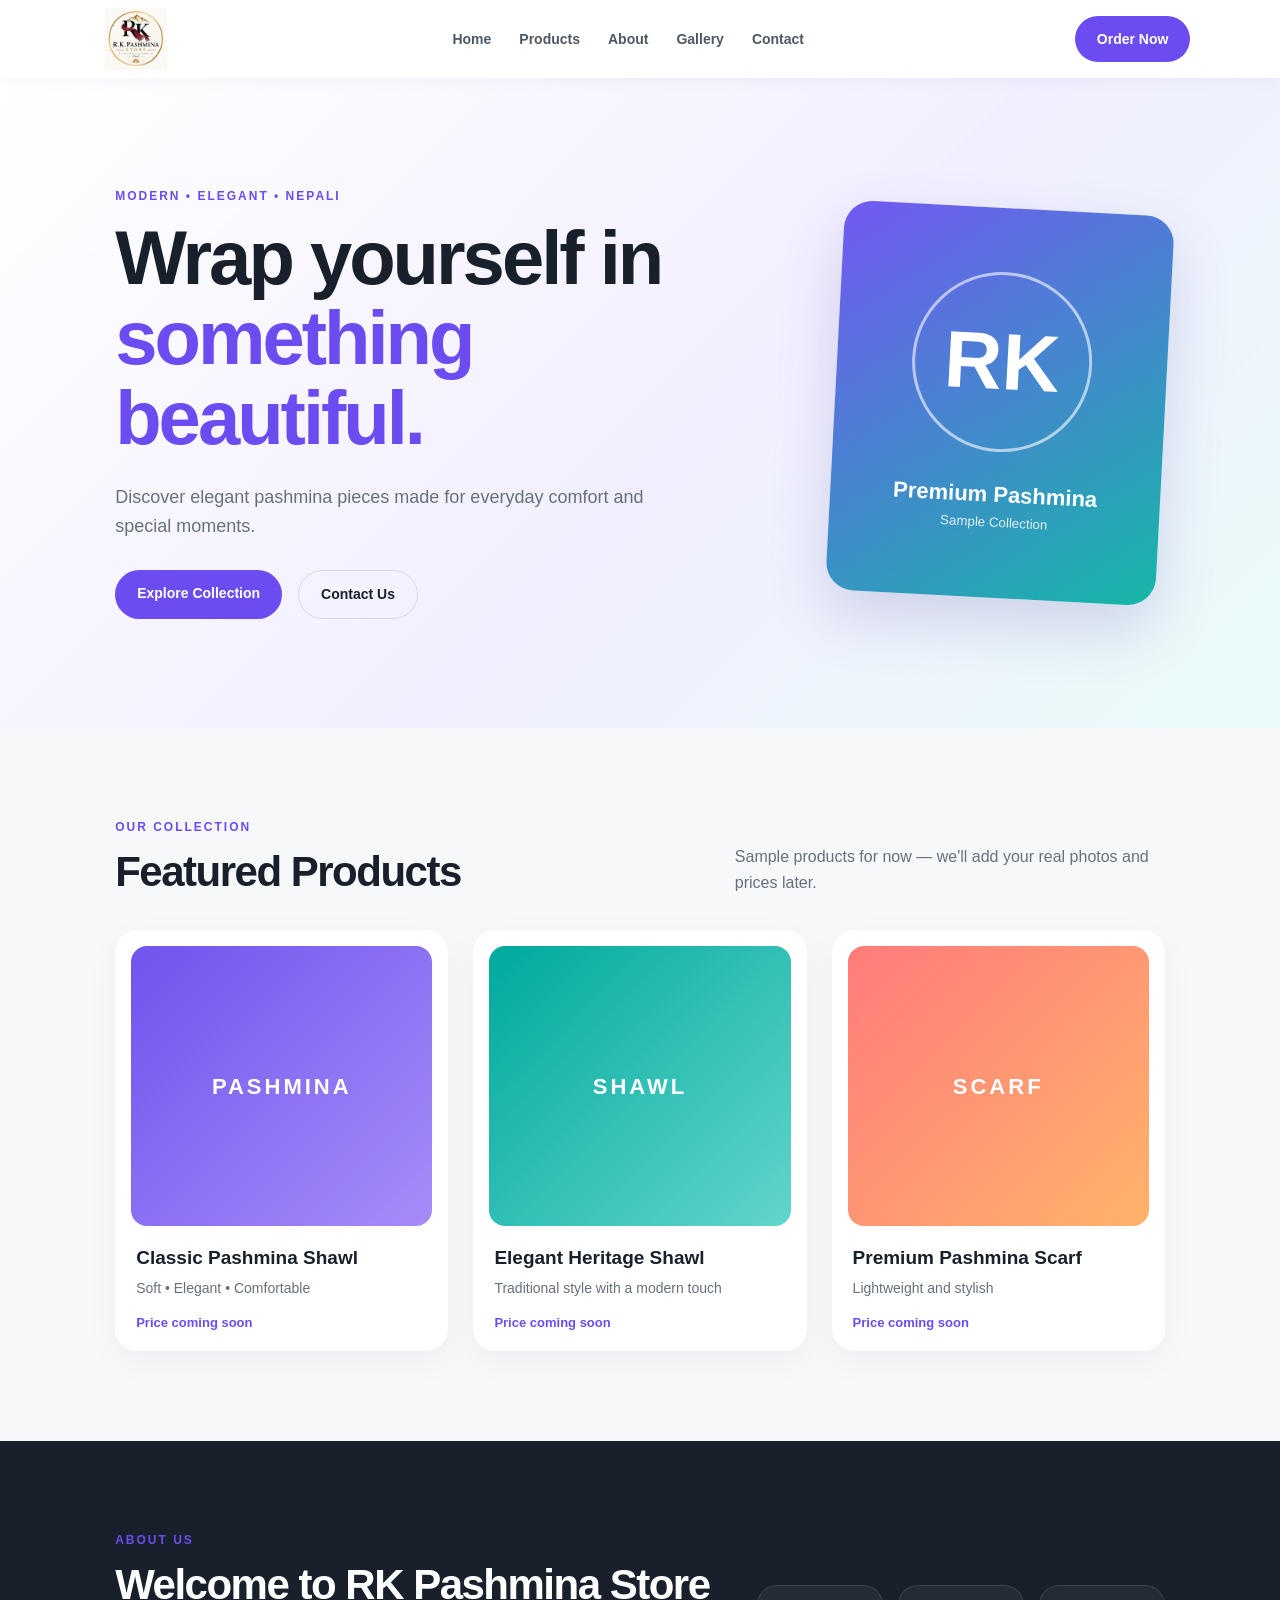
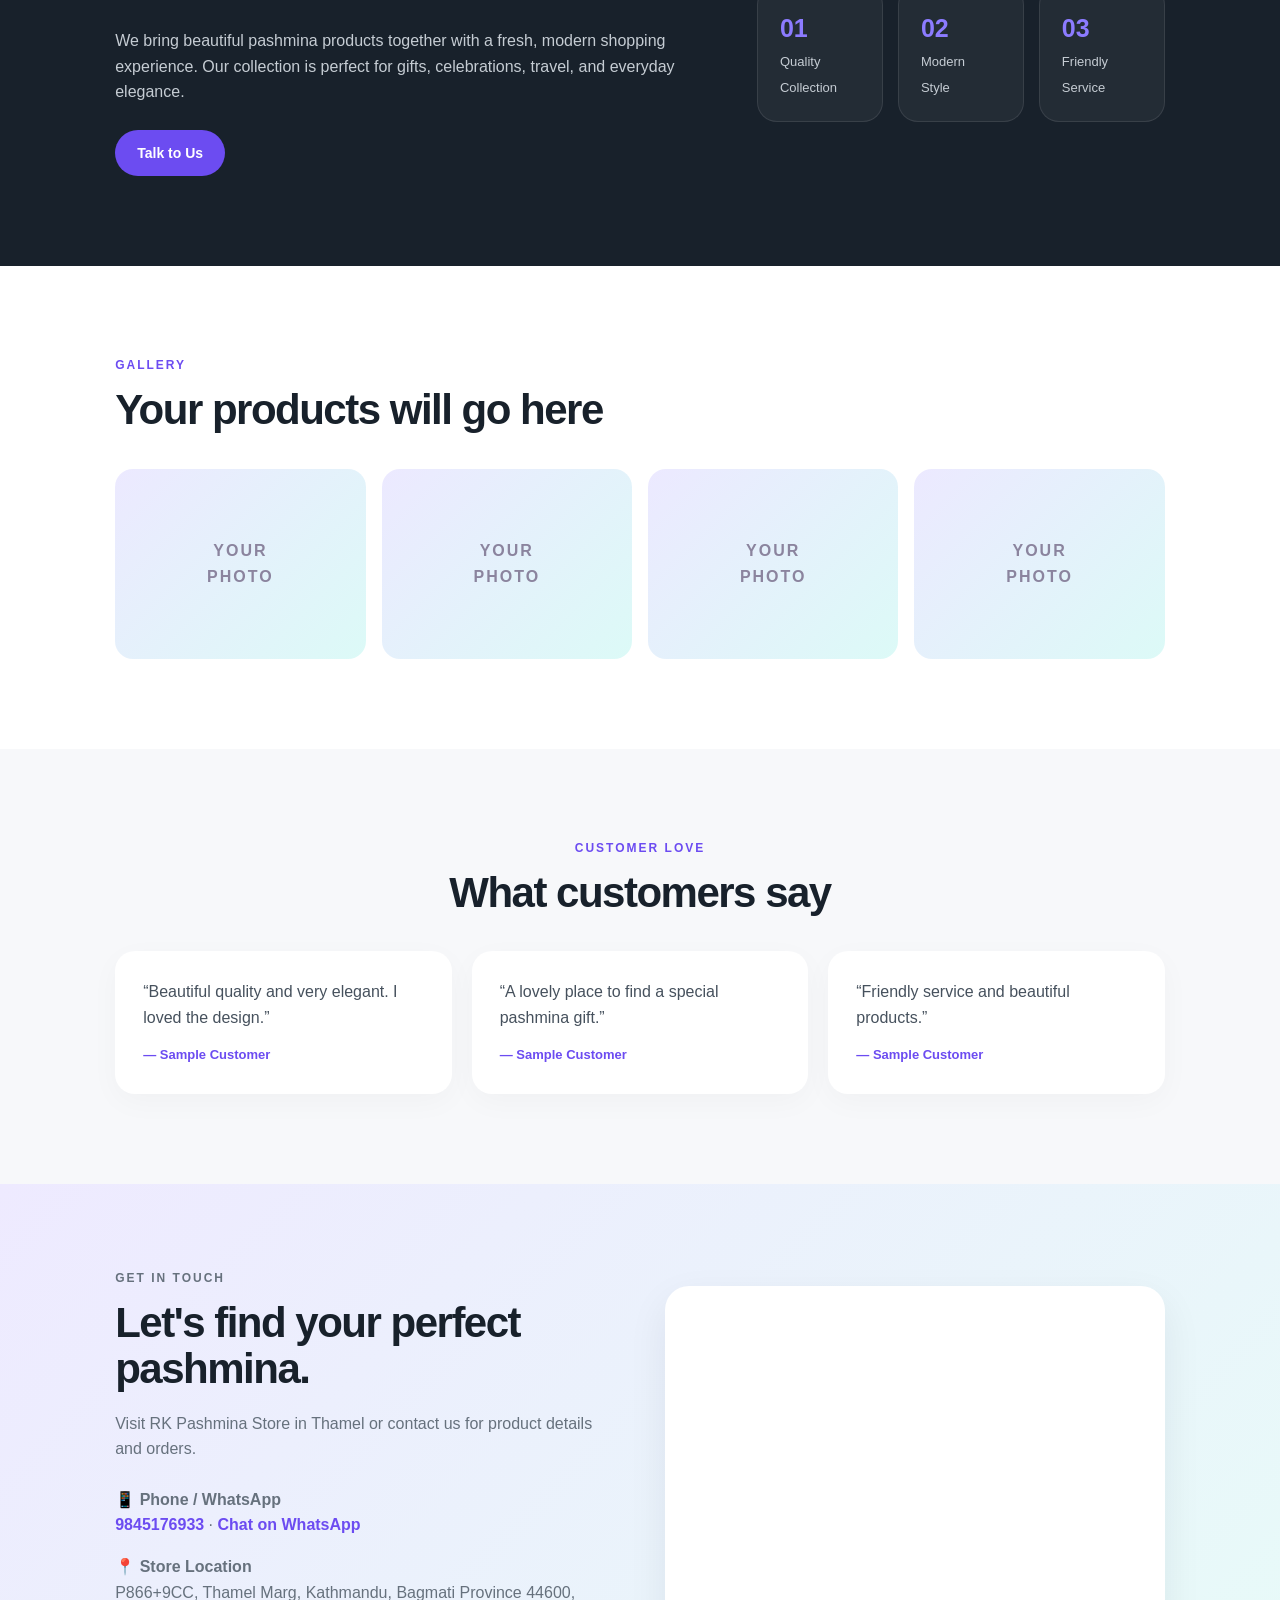
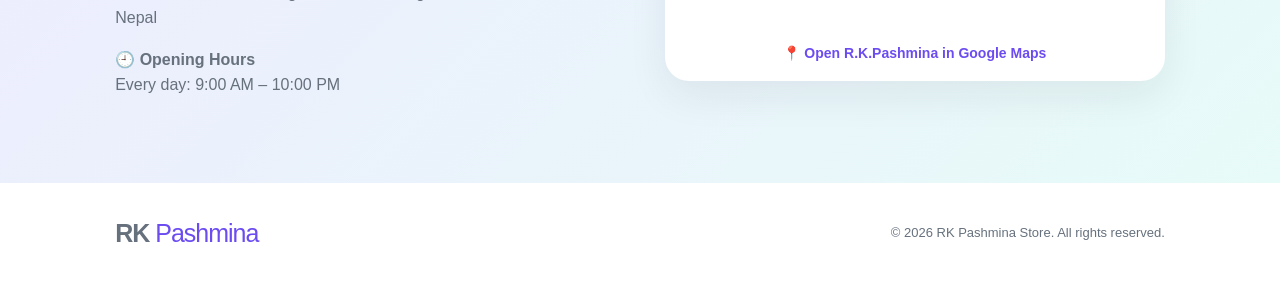
==== index.html @ 2d45cd95 "Add files via upload" ====
<!DOCTYPE html>
<html lang="en">
<head>
  <meta charset="UTF-8">
  <meta name="viewport" content="width=device-width, initial-scale=1.0">
  <title>RK Pashmina Store</title>
  <link rel="stylesheet" href="style.css">
</head>
<body>
  <header class="navbar">
    <a class="logo logo-image" href="#home"><img src="rk-pashmina-logo.png" alt="RK Pashmina Store logo"></a>
    <nav>
      <a href="#home">Home</a>
      <a href="#products">Products</a>
      <a href="#about">About</a>
      <a href="#gallery">Gallery</a>
      <a href="#contact">Contact</a>
    </nav>
    <a class="nav-btn" href="#contact">Order Now</a>
  </header>

  <main>
    <section id="home" class="hero">
      <div class="hero-text">
        <p class="tag">MODERN • ELEGANT • NEPALI</p>
        <h1>Wrap yourself in<br><span>something beautiful.</span></h1>
        <p>Discover elegant pashmina pieces made for everyday comfort and special moments.</p>
        <div class="buttons">
          <a class="btn primary" href="#products">Explore Collection</a>
          <a class="btn secondary" href="#contact">Contact Us</a>
        </div>
      </div>
      <div class="hero-card">
        <div class="fabric">RK</div>
        <p>Premium Pashmina</p>
        <small>Sample Collection</small>
      </div>
    </section>

    <section id="products" class="section">
      <div class="section-head">
        <div>
          <p class="tag">OUR COLLECTION</p>
          <h2>Featured Products</h2>
        </div>
        <p>Sample products for now — we'll add your real photos and prices later.</p>
      </div>
      <div class="products">
        <article class="product"><div class="product-img img1">PASHMINA</div><h3>Classic Pashmina Shawl</h3><p>Soft • Elegant • Comfortable</p><strong>Price coming soon</strong></article>
        <article class="product"><div class="product-img img2">SHAWL</div><h3>Elegant Heritage Shawl</h3><p>Traditional style with a modern touch</p><strong>Price coming soon</strong></article>
        <article class="product"><div class="product-img img3">SCARF</div><h3>Premium Pashmina Scarf</h3><p>Lightweight and stylish</p><strong>Price coming soon</strong></article>
      </div>
    </section>

    <section id="about" class="about">
      <div class="about-box">
        <p class="tag">ABOUT US</p>
        <h2>Welcome to RK Pashmina Store</h2>
        <p>We bring beautiful pashmina products together with a fresh, modern shopping experience. Our collection is perfect for gifts, celebrations, travel, and everyday elegance.</p>
        <a class="btn primary" href="#contact">Talk to Us</a>
      </div>
      <div class="stats">
        <div><b>01</b><span>Quality<br>Collection</span></div>
        <div><b>02</b><span>Modern<br>Style</span></div>
        <div><b>03</b><span>Friendly<br>Service</span></div>
      </div>
    </section>

    <section id="gallery" class="section gallery-section">
      <div class="section-head">
        <div><p class="tag">GALLERY</p><h2>Your products will go here</h2></div>
      </div>
      <div class="gallery">
        <div>YOUR<br>PHOTO</div><div>YOUR<br>PHOTO</div><div>YOUR<br>PHOTO</div><div>YOUR<br>PHOTO</div>
      </div>
    </section>

    <section class="reviews section">
      <p class="tag">CUSTOMER LOVE</p>
      <h2>What customers say</h2>
      <div class="review-grid">
        <blockquote>“Beautiful quality and very elegant. I loved the design.”<span>— Sample Customer</span></blockquote>
        <blockquote>“A lovely place to find a special pashmina gift.”<span>— Sample Customer</span></blockquote>
        <blockquote>“Friendly service and beautiful products.”<span>— Sample Customer</span></blockquote>
      </div>
    </section>

    <section id="contact" class="contact">
      <div>
        <p class="tag">GET IN TOUCH</p>
        <h2>Let's find your perfect pashmina.</h2>
        <p>Visit RK Pashmina Store in Thamel or contact us for product details and orders.</p>
        <div class="contact-details">
          <p>📱 <b>Phone / WhatsApp</b><br>
            <a href="tel:+9779845176933">9845176933</a> ·
            <a href="https://wa.me/9779845176933" target="_blank">Chat on WhatsApp</a>
          </p>
          <p>📍 <b>Store Location</b><br>P866+9CC, Thamel Marg, Kathmandu, Bagmati Province 44600, Nepal</p>
          <p>🕘 <b>Opening Hours</b><br>Every day: 9:00 AM – 10:00 PM</p>
        </div>
      </div>
      <div class="map-card">
        <iframe
          src="https://www.google.com/maps?q=R.K.Pashmina%2C%20Kathmandu%2C%20Nepal&output=embed"
          loading="lazy"
          referrerpolicy="no-referrer-when-downgrade"
          title="R.K.Pashmina Store exact location on Google Maps"></iframe>
        <a class="map-link" href="https://www.google.com/maps/search/?api=1&query=R.K.Pashmina%2C%20Kathmandu%2C%20Nepal" target="_blank">
          📍 Open R.K.Pashmina in Google Maps
        </a>
      </div>
    </section>

  </main>

  <footer>
    <div class="logo">RK <span>Pashmina</span></div>
    <p>© <span id="year"></span> RK Pashmina Store. All rights reserved.</p>
  </footer>
  <script src="script.js"></script>
</body>
</html>
---- style.css ----
*{box-sizing:border-box;margin:0;padding:0}
:root{--ink:#18212b;--muted:#66717d;--paper:#f7f8fa;--accent:#6c4cf1;--accent2:#00a99d;--white:#fff}
html{scroll-behavior:smooth}
body{font-family:Arial,Helvetica,sans-serif;color:var(--ink);background:var(--paper);line-height:1.6}
a{text-decoration:none;color:inherit}
.navbar{height:78px;background:#fff;display:flex;align-items:center;justify-content:space-between;padding:0 7%;position:sticky;top:0;z-index:10;box-shadow:0 2px 16px #0000000b}
.logo{font-size:25px;font-weight:800;letter-spacing:-1px}.logo span{font-weight:500;color:var(--accent)}.logo-image img{display:block;width:92px;height:62px;object-fit:contain}
nav{display:flex;gap:28px}nav a{font-size:14px;font-weight:600;color:#4d5863}nav a:hover{color:var(--accent)}
.nav-btn,.btn{display:inline-block;border-radius:999px;padding:12px 22px;font-weight:700;font-size:14px}
.nav-btn,.primary{background:var(--accent);color:#fff}.secondary{border:1px solid #d7dce2;margin-left:8px}
.hero{min-height:650px;padding:80px 9%;display:flex;align-items:center;justify-content:space-between;gap:50px;background:linear-gradient(135deg,#fff 0%,#f1efff 55%,#e9fbf8 100%)}
.hero-text{max-width:650px}.tag{color:var(--accent);font-size:12px;font-weight:800;letter-spacing:2px;margin-bottom:12px}
h1{font-size:clamp(45px,6vw,76px);line-height:1.05;letter-spacing:-3px;margin-bottom:25px}h1 span{color:var(--accent)}
.hero-text>p:not(.tag){font-size:18px;color:var(--muted);max-width:550px;margin-bottom:30px}
.buttons{display:flex;gap:8px}.hero-card{width:330px;height:390px;border-radius:28px;background:linear-gradient(145deg,#7358f3,#15b7a7);display:flex;flex-direction:column;justify-content:center;align-items:center;color:white;box-shadow:0 25px 60px #5545a533;transform:rotate(3deg)}
.fabric{font-size:80px;font-weight:900;border:3px solid #ffffff99;border-radius:50%;width:180px;height:180px;display:grid;place-items:center}.hero-card p{font-size:22px;font-weight:800;margin-top:25px}.hero-card small{opacity:.85}
.section{padding:90px 9%}.section-head{display:flex;justify-content:space-between;align-items:end;gap:30px;margin-bottom:35px}.section-head>p{max-width:430px;color:var(--muted)}
h2{font-size:42px;letter-spacing:-1.5px;line-height:1.1}
.products{display:grid;grid-template-columns:repeat(3,1fr);gap:25px}.product{background:#fff;padding:16px;border-radius:22px;box-shadow:0 10px 35px #18212b0b}.product-img{height:280px;border-radius:16px;display:grid;place-items:center;font-weight:900;letter-spacing:3px;color:#fff;font-size:22px}.img1{background:linear-gradient(135deg,#7054ee,#a68cf9)}.img2{background:linear-gradient(135deg,#00a99d,#62d5cb)}.img3{background:linear-gradient(135deg,#ff7b7b,#ffb36b)}.product h3{font-size:19px;margin:17px 5px 3px}.product p{color:var(--muted);font-size:14px;margin:0 5px 10px}.product strong{font-size:13px;color:var(--accent);margin:0 5px}
.about{padding:90px 9%;display:grid;grid-template-columns:1.2fr .8fr;gap:30px;background:#18212b;color:#fff}.about-box{max-width:650px}.about-box h2{margin-bottom:20px}.about-box>p:not(.tag){color:#c5ccd3;margin-bottom:25px}.stats{display:grid;grid-template-columns:repeat(3,1fr);gap:15px;align-items:center}.stats div{background:#ffffff0d;border:1px solid #ffffff18;border-radius:20px;padding:22px}.stats b{display:block;color:#8c7bff;font-size:25px}.stats span{font-size:13px;color:#c5ccd3}
.gallery-section{background:#fff}.gallery{display:grid;grid-template-columns:repeat(4,1fr);gap:16px}.gallery div{height:190px;border-radius:18px;background:linear-gradient(135deg,#ece9ff,#dcfaf7);display:grid;place-items:center;text-align:center;font-weight:900;color:#8b849e;letter-spacing:2px}
.reviews{text-align:center}.review-grid{display:grid;grid-template-columns:repeat(3,1fr);gap:20px;margin-top:35px}.review-grid blockquote{background:#fff;border-radius:20px;padding:28px;text-align:left;color:#46515d;box-shadow:0 8px 30px #18212b08}.review-grid span{display:block;margin-top:15px;font-size:13px;font-weight:700;color:var(--accent)}
.contact{padding:85px 9%;background:linear-gradient(135deg,#eeeaff,#e7fbf8);display:grid;grid-template-columns:1fr 1fr;gap:50px;align-items:center}.contact h2{margin-bottom:18px}.contact p{color:var(--muted)}.contact-card{background:#fff;padding:30px;border-radius:24px;box-shadow:0 15px 40px #18212b12}.contact-card p{margin-bottom:20px}.contact-card b{color:var(--ink)}
footer{padding:30px 9%;background:#fff;display:flex;justify-content:space-between;align-items:center;color:var(--muted);font-size:13px}

.contact-details{margin-top:25px;display:grid;gap:16px}.contact-details p{color:var(--muted)}.contact-details a{color:var(--accent);font-weight:700}
.map-card{background:#fff;padding:12px;border-radius:24px;box-shadow:0 15px 40px #18212b12;overflow:hidden}
.map-card iframe{display:block;width:100%;height:330px;border:0;border-radius:16px}
.map-link{display:block;text-align:center;padding:14px 8px 5px;color:var(--accent);font-weight:800;font-size:14px}

@media(max-width:800px){nav{display:none}.navbar{padding:0 5%}.nav-btn{padding:10px 15px}.hero{padding:65px 6%;flex-direction:column;align-items:flex-start}.hero-card{width:100%;max-width:330px;align-self:center}.products,.review-grid,.about,.contact{grid-template-columns:1fr}.section{padding:65px 6%}.about,.contact{padding:65px 6%}.gallery{grid-template-columns:repeat(2,1fr)}.section-head{display:block}.section-head>p{margin-top:15px}h2{font-size:35px}footer{padding:25px 6%;display:block;text-align:center}.logo{margin-bottom:8px}}
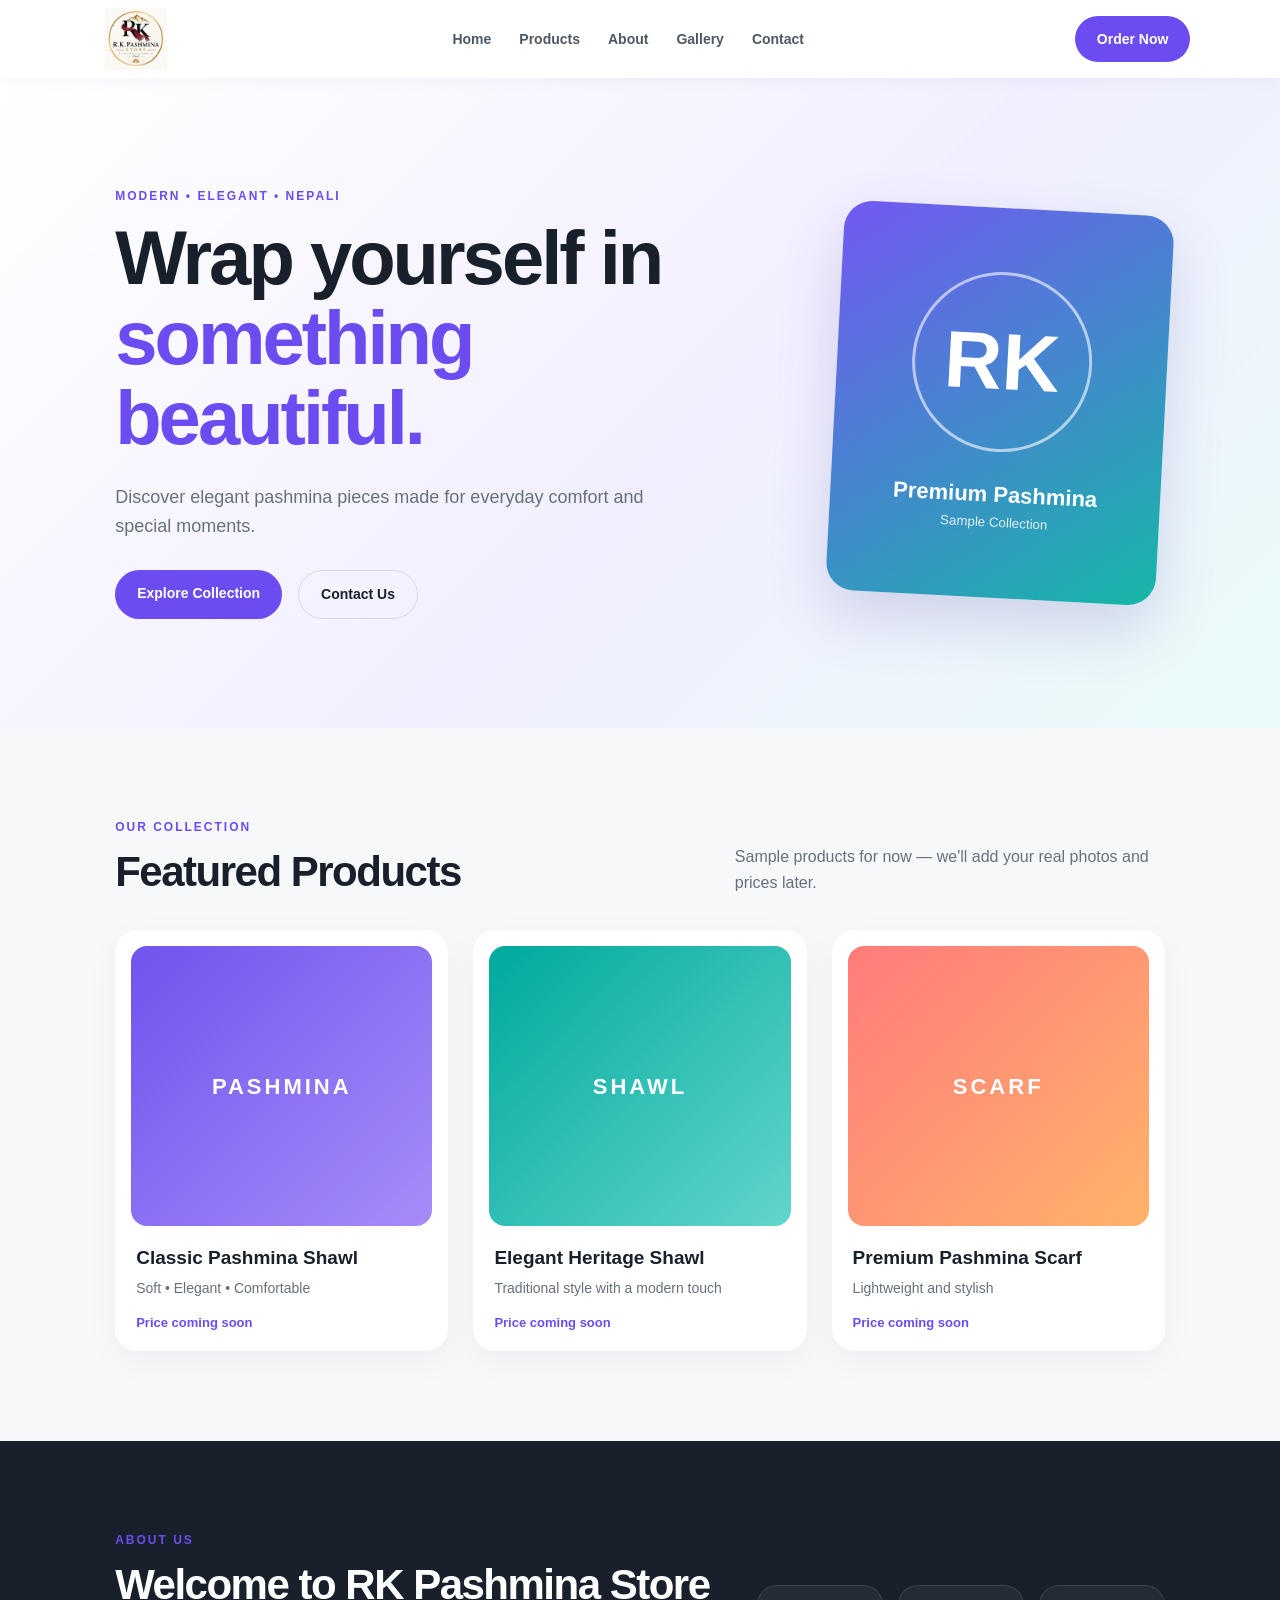
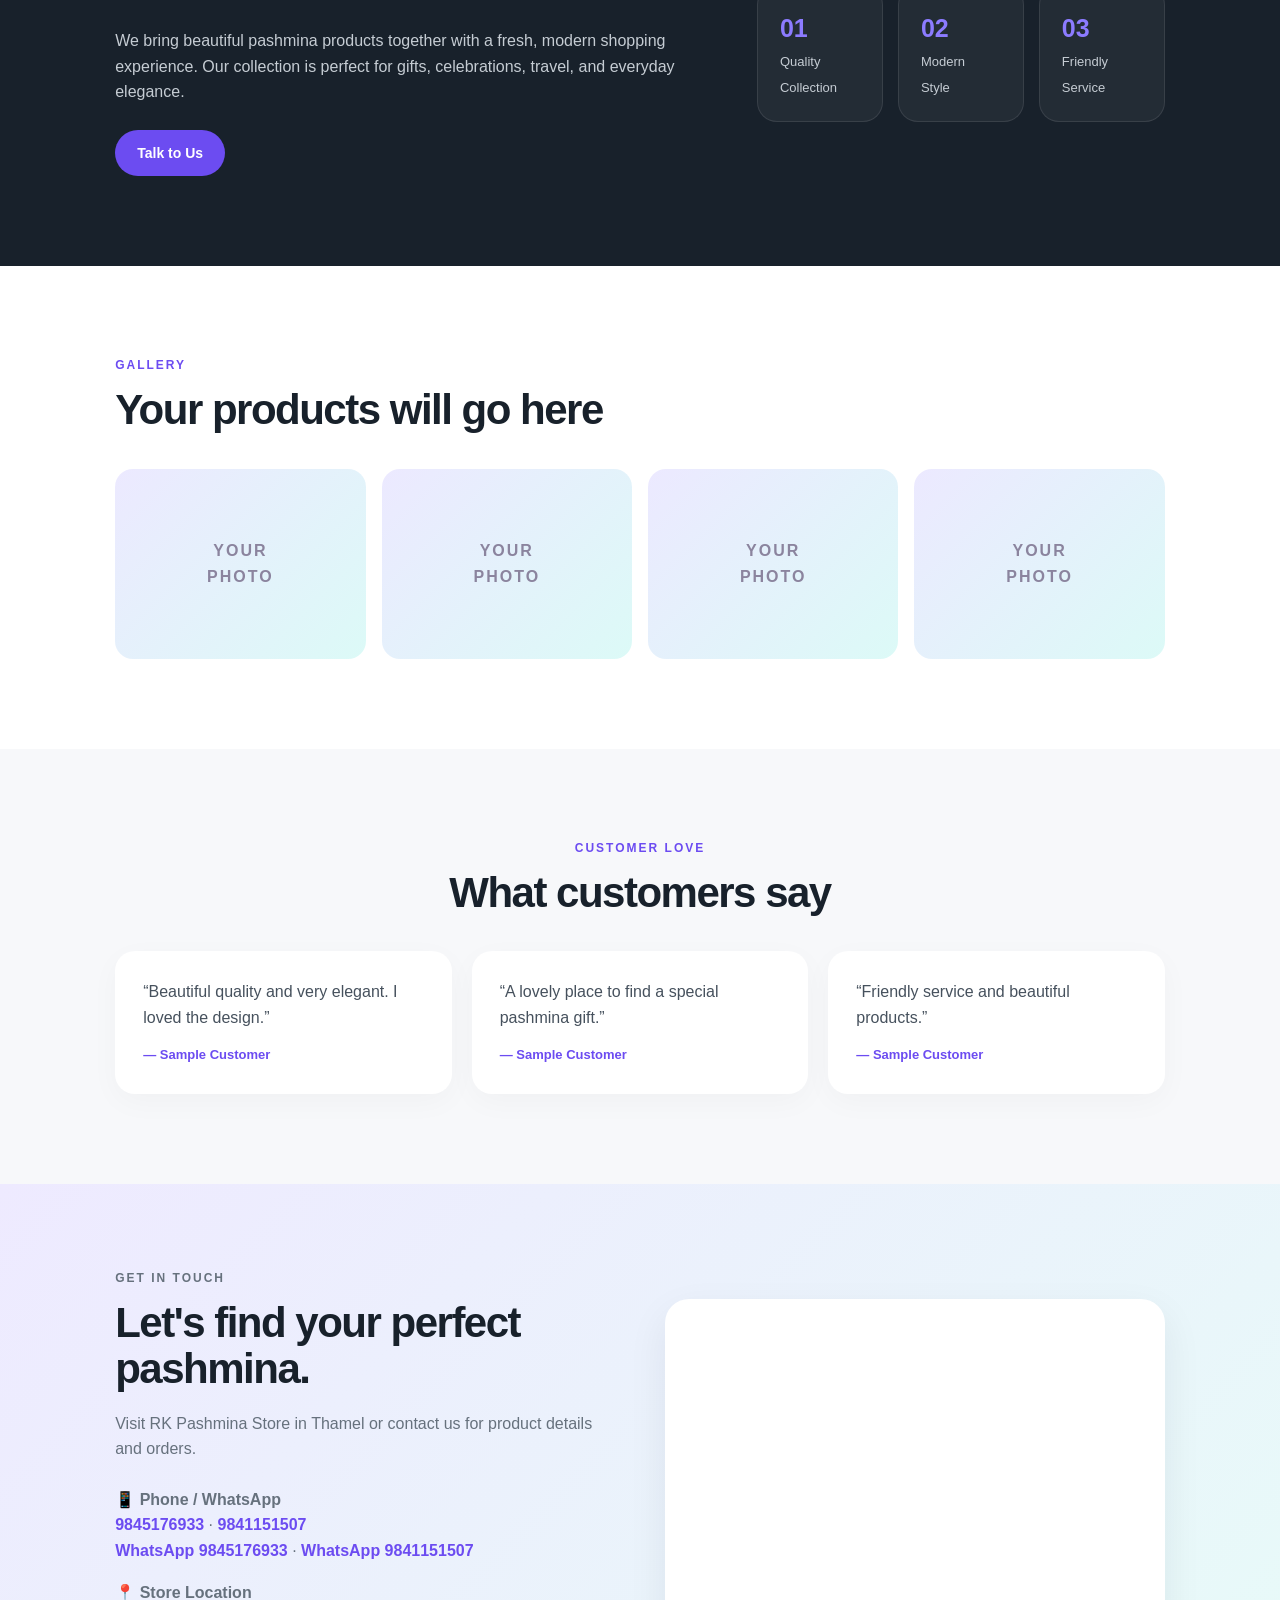
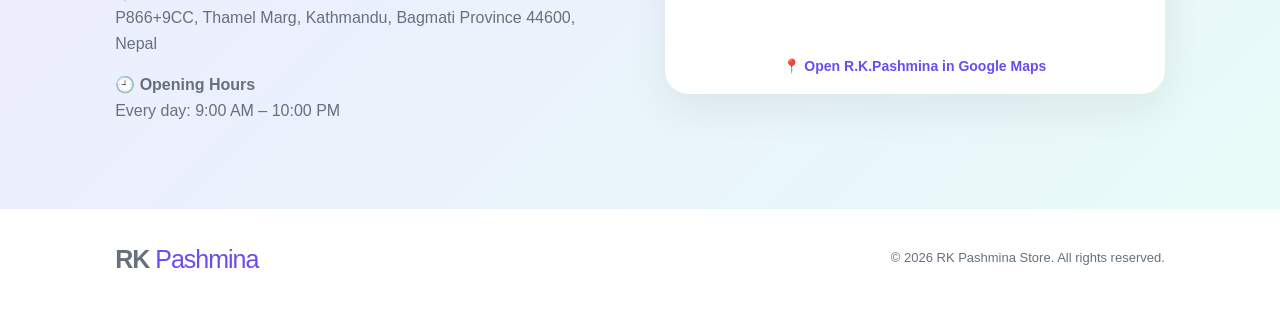
==== commit 456f81f4: "Add files via upload" ====
--- a/index.html
+++ b/index.html
@@ -92,8 +92,9 @@
         <p>Visit RK Pashmina Store in Thamel or contact us for product details and orders.</p>
         <div class="contact-details">
           <p>📱 <b>Phone / WhatsApp</b><br>
-            <a href="tel:+9779845176933">9845176933</a> ·
-            <a href="https://wa.me/9779845176933" target="_blank">Chat on WhatsApp</a>
+            <a href="tel:+9779845176933">9845176933</a> · <a href="tel:+9779841151507">9841151507</a><br>
+            <a href="https://wa.me/9779845176933" target="_blank">WhatsApp 9845176933</a> ·
+            <a href="https://wa.me/9779841151507" target="_blank">WhatsApp 9841151507</a>
           </p>
           <p>📍 <b>Store Location</b><br>P866+9CC, Thamel Marg, Kathmandu, Bagmati Province 44600, Nepal</p>
           <p>🕘 <b>Opening Hours</b><br>Every day: 9:00 AM – 10:00 PM</p>
